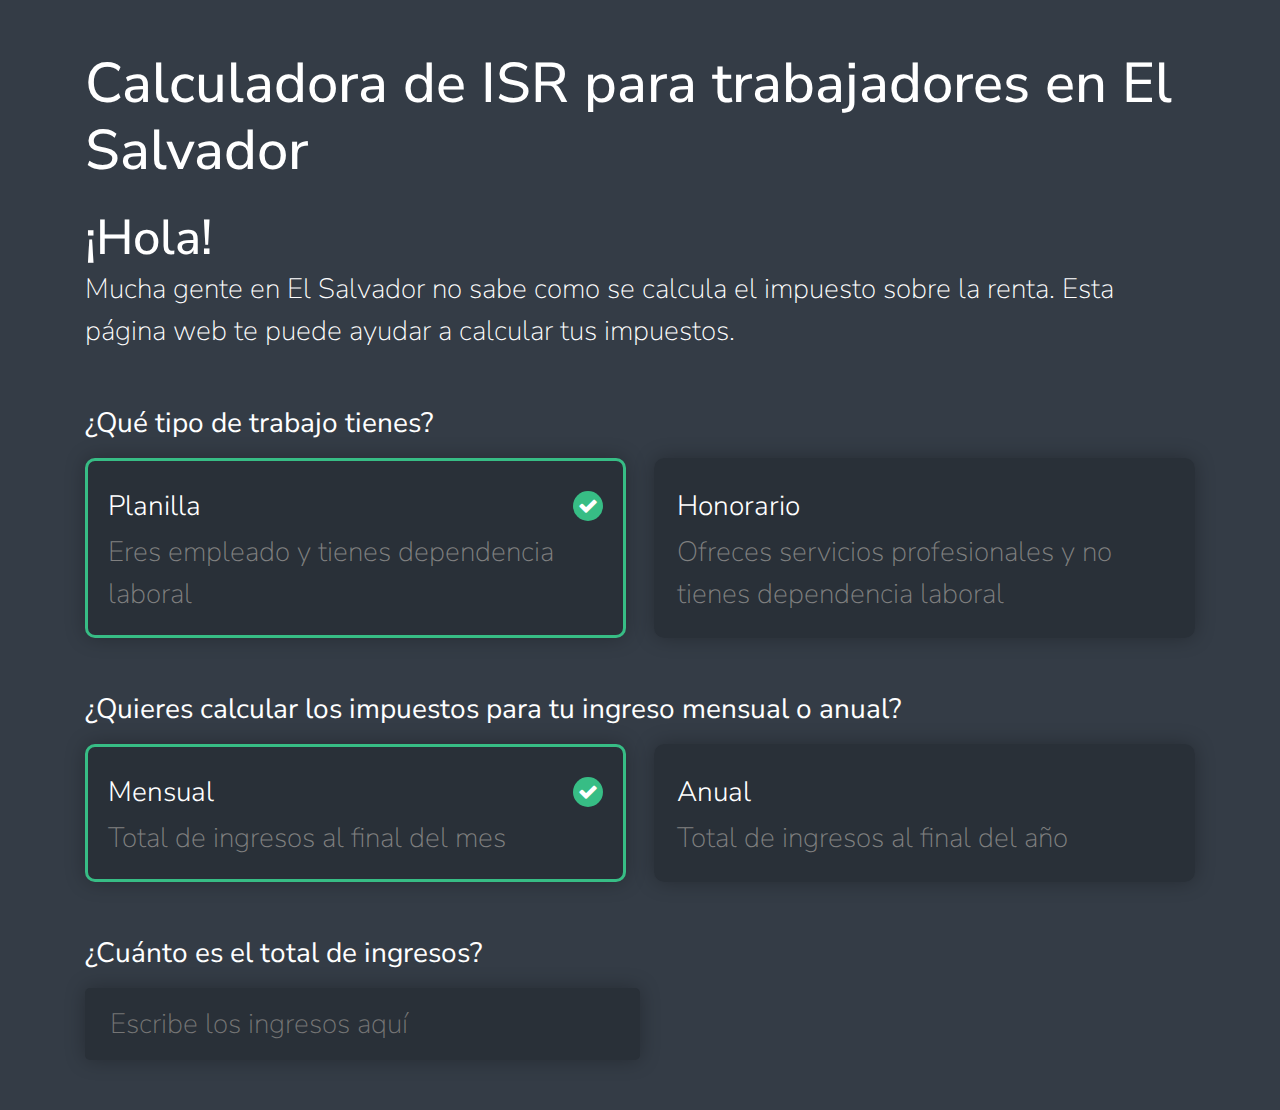
==== index.html @ 02461733 "fixed link to css file" ====
<!DOCTYPE html>
<html lang="es">
  <head>
    <meta charset="UTF-8" />
    <meta name="viewport" content="width=device-width, initial-scale=1.0" />

    <link
      rel="stylesheet"
      href="https://cdnjs.cloudflare.com/ajax/libs/font-awesome/4.7.0/css/font-awesome.min.css"
    />

    <link
      rel="shortcut icon"
      href="./static/img/favicon.png"
      type="image/x-icon"
    />

    <link
      rel="stylesheet"
      href="https://stackpath.bootstrapcdn.com/bootstrap/4.5.2/css/bootstrap.min.css"
      integrity="sha384-JcKb8q3iqJ61gNV9KGb8thSsNjpSL0n8PARn9HuZOnIxN0hoP+VmmDGMN5t9UJ0Z"
      crossorigin="anonymous"
    />

    <link rel="stylesheet" href="./static/css/main.css" />

    <title>Calculadora de ISR | El Salvador</title>
  </head>
  <body class="container">
    <header>
      <h1>Calculadora de ISR para trabajadores en El Salvador</h1>
    </header>
    <main>
      <div class="content">
        <section id="description">
          <h2>¡Hola!</h2>
          <p>
            Mucha gente en El Salvador no sabe como se calcula el impuesto sobre
            la renta. Esta página web te puede ayudar a calcular tus impuestos.
          </p>
        </section>
        <section id="calculator">
          <div class="step__section" id="step-0">
            <p class="step__instruction">¿Qué tipo de trabajo tienes?</p>
            <div class="options">
              <label for="planilla" class="option--radio">
                <input
                  type="radio"
                  name="step0"
                  id="planilla"
                  checked="checked"
                  value="planilla"
                />
                <div class="option--container">
                  <div class="option--header">
                    <p class="text--primary inline-block">Planilla</p>
                    <span class="icon--container">
                      <i class="fa fa-check icon--check"></i>
                    </span>
                  </div>
                  <p class="text--secondary">
                    Eres empleado y tienes dependencia laboral
                  </p>
                </div>
              </label>
              <label for="honorario" class="option--radio">
                <input
                  type="radio"
                  name="step0"
                  id="honorario"
                  value="honorario"
                />
                <div class="option--container">
                  <div class="option--header">
                    <p class="text--primary inline-block">Honorario</p>
                    <span class="icon--container">
                      <i class="fa fa-check icon--check"></i>
                    </span>
                  </div>

                  <p class="text--secondary">
                    Ofreces servicios profesionales y no tienes dependencia
                    laboral
                  </p>
                </div>
              </label>
            </div>
          </div>
          <div class="step__section" id="step-1">
            <p class="step__instruction">
              ¿Quieres calcular los impuestos para tu ingreso mensual o anual?
            </p>
            <div class="options">
              <label for="mensual" class="option--radio">
                <input
                  type="radio"
                  name="step1"
                  id="mensual"
                  checked="checked"
                  value="mensual"
                />
                <div class="option--container">
                  <div class="option--header">
                    <p class="text--primary inline-block">Mensual</p>
                    <span class="icon--container">
                      <i class="fa fa-check icon--check"></i>
                    </span>
                  </div>
                  <p class="text--secondary">
                    Total de ingresos al final del mes
                  </p>
                </div>
              </label>
              <label for="anual" class="option--radio">
                <input
                  type="radio"
                  name="step1"
                  id="anual"
                  value="anual"
                  disabled
                />
                <div class="option--container">
                  <div class="option--header">
                    <p class="text--primary inline-block">Anual</p>
                    <span class="icon--container">
                      <i class="fa fa-check icon--check"></i>
                    </span>
                  </div>

                  <p class="text--secondary">
                    Total de ingresos al final del año
                  </p>
                </div>
              </label>
            </div>
          </div>
          <div class="step__section" id="step-2">
            <p class="step__instruction">¿Cuánto es el total de ingresos?</p>
            <div class="options">
              <input
                type="number"
                id="ingresos-input"
                placeholder="Escribe los ingresos aquí"
              />
            </div>
          </div>
        </section>
        <section id="results">
          <!-- <canvas id="composition-chart"></canvas> -->
        </section>
      </div>
    </main>
    <script src="/static/js/currency.js"></script>
    <script src="/static/js/main.js"></script>
  </body>
</html>
---- static/css/main.css ----
@import url("https://fonts.googleapis.com/css2?family=Nunito+Sans:wght@200;300;400&display=swap");
* {
  margin: 0;
  padding: 0;
  -webkit-box-sizing: border-box;
          box-sizing: border-box;
  font-weight: 200;
  color: white;
}

html,
body {
  font-family: "Nunito Sans", sans-serif;
  font-size: 28px;
  padding-top: 25px;
  background-color: #343c46;
}

h1 {
  font-size: 2rem;
}

h2 {
  font-size: 1.75rem;
}

h3 {
  font-size: 1.5rem;
}

h4 {
  font-size: 1.25rem;
}

h5 {
  font-size: 1.125rem;
}

h6 {
  font-size: 1.1rem;
}

h1,
h2,
h3,
h4,
h5,
h6,
p,
label {
  margin: 0;
}

hr {
  margin: 15px 0;
  background-color: #5a687a;
}

section {
  margin: 25px 0;
}

.text--primary {
  font-weight: 300;
}

.text--secondary {
  color: gray;
}

.step__section {
  margin: 50px 0;
}

.step__instruction {
  font-weight: 400;
}

.inline-block {
  display: inline-block;
}

/* RADIO INPUTS ----------------------------------------------- RADIO INPUTS */
.options {
  display: -webkit-box;
  display: -ms-flexbox;
  display: flex;
  -ms-flex-wrap: nowrap;
      flex-wrap: nowrap;
  width: 100%;
  gap: 1rem;
  margin-top: 0.5rem;
  margin-bottom: 1rem;
}

.option--radio {
  -webkit-box-shadow: 0 0 20px #00000046;
          box-shadow: 0 0 20px #00000046;
  border-radius: 10px;
  cursor: pointer;
  width: 50%;
}

input[type="radio"] {
  display: none;
}

.option--header {
  display: -webkit-box;
  display: -ms-flexbox;
  display: flex;
  height: 50px;
  -webkit-box-align: center;
      -ms-flex-align: center;
          align-items: center;
  -webkit-box-pack: justify;
      -ms-flex-pack: justify;
          justify-content: space-between;
}

.option--container {
  height: 100%;
  padding: 20px;
  border-radius: 10px;
  border: solid 3px transparent;
  background-color: #293038;
}

.option--radio input[type="radio"]:checked + .option--container {
  border: solid 3px #37bd85;
}

.icon--check {
  font-size: 20px;
  color: white;
}

.icon--container {
  background-color: #37bd85;
  width: 30px;
  height: 30px;
  border-radius: 50%;
  display: -webkit-box;
  display: -ms-flexbox;
  display: flex;
  -webkit-box-align: center;
      -ms-flex-align: center;
          align-items: center;
  -webkit-box-pack: center;
      -ms-flex-pack: center;
          justify-content: center;
  margin-left: 15px;
  opacity: 0;
  -webkit-transition: opacity 0.1s ease-in-out;
  transition: opacity 0.1s ease-in-out;
}

.option--radio
input[type="radio"]:checked
+ .option--container
> .option--header
> .icon--container {
  opacity: 1;
}

input[type="number"] {
  width: 50%;
  border: none;
  -webkit-box-shadow: 0 0 20px #00000046;
          box-shadow: 0 0 20px #00000046;
  border-radius: 5px;
  padding: 15px 25px;
  cursor: pointer;
  background-color: #293038;
}

.results-heading {
  text-transform: uppercase;
  font-weight: 400;
}

.results-text {
  font-size: 1.25rem;
  display: -webkit-box;
  display: -ms-flexbox;
  display: flex;
  -ms-flex-wrap: nowrap;
      flex-wrap: nowrap;
  -webkit-box-pack: justify;
      -ms-flex-pack: justify;
          justify-content: space-between;
  -webkit-box-align: center;
      -ms-flex-align: center;
          align-items: center;
  width: 100%;
}

@media screen and (max-width: 768px) {
  .options {
    -ms-flex-wrap: wrap;
        flex-wrap: wrap;
  }
  .option--radio {
    width: 100%;
  }
  .option--container {
    display: -webkit-box;
    display: -ms-flexbox;
    display: flex;
    -webkit-box-orient: vertical;
    -webkit-box-direction: normal;
        -ms-flex-direction: column;
            flex-direction: column;
    -webkit-box-pack: center;
        -ms-flex-pack: center;
            justify-content: center;
  }
  input[type="number"] {
    width: 100%;
  }
  .results-text {
    font-size: 0.85rem;
  }
}

@media screen and (max-width: 420px) {
  .results-text {
    font-size: 0.7rem;
  }
}
/*# sourceMappingURL=main.css.map */
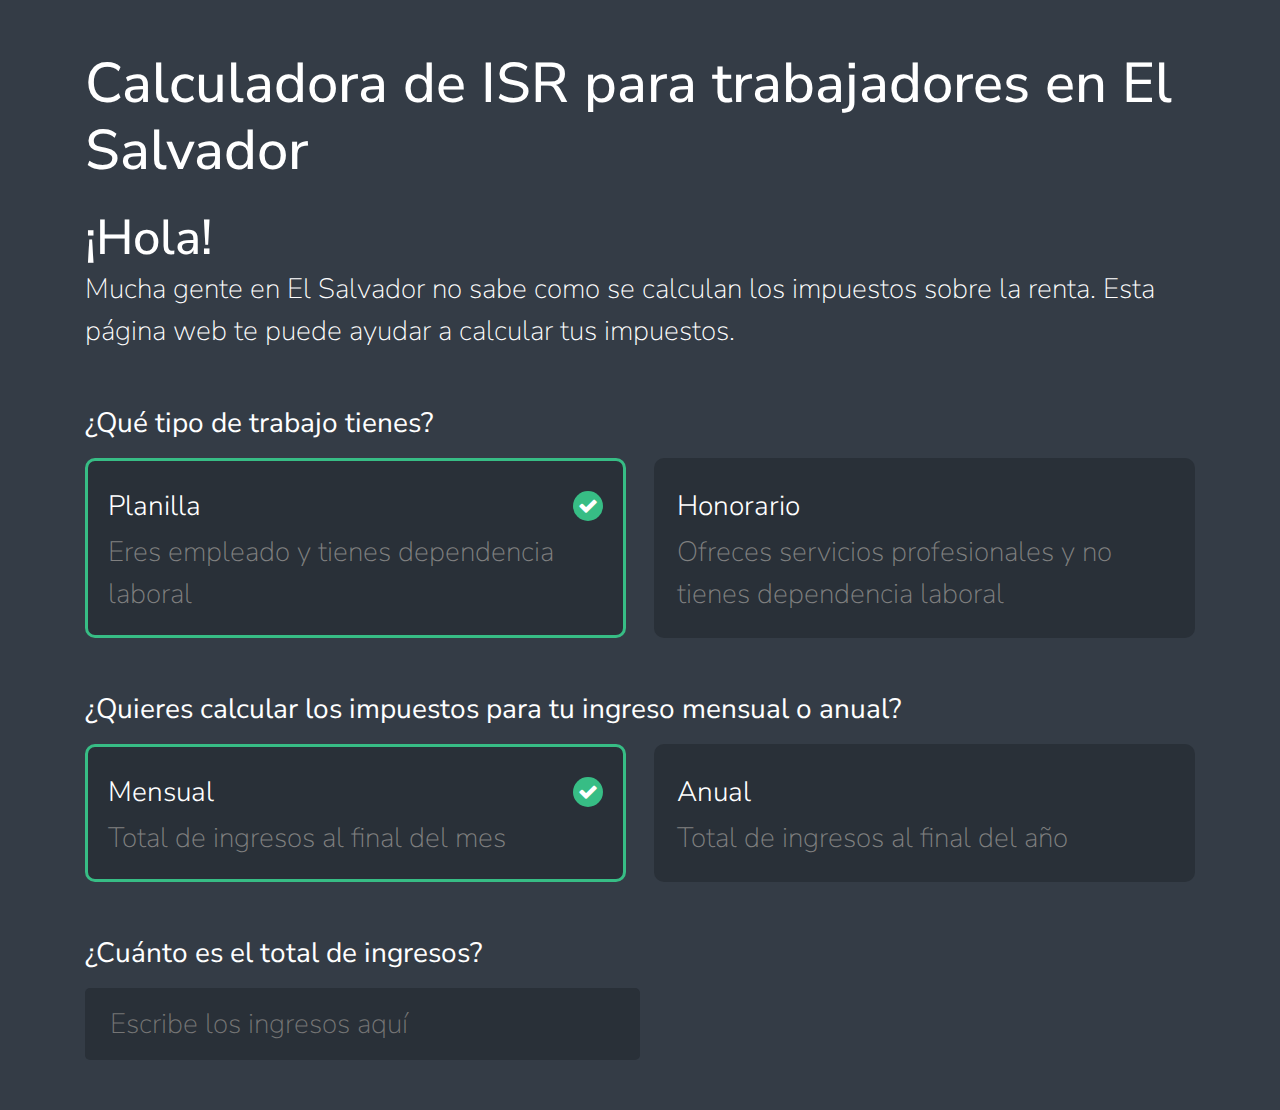
==== commit 3cdac6ec: "removed box-shadow and improved responsiveness" ====
--- a/index.html
+++ b/index.html
@@ -35,8 +35,9 @@
         <section id="description">
           <h2>¡Hola!</h2>
           <p>
-            Mucha gente en El Salvador no sabe como se calcula el impuesto sobre
-            la renta. Esta página web te puede ayudar a calcular tus impuestos.
+            Mucha gente en El Salvador no sabe como se calculan los impuestos
+            sobre la renta. Esta página web te puede ayudar a calcular tus
+            impuestos.
           </p>
         </section>
         <section id="calculator">
@@ -150,7 +151,7 @@
         </section>
       </div>
     </main>
-    <script src="/static/js/currency.js"></script>
-    <script src="/static/js/main.js"></script>
+    <script src="static/js/currency.js"></script>
+    <script src="static/js/script.js"></script>
   </body>
 </html>
--- a/static/css/main.css
+++ b/static/css/main.css
@@ -94,8 +94,6 @@
 }
 
 .option--radio {
-  -webkit-box-shadow: 0 0 20px #00000046;
-          box-shadow: 0 0 20px #00000046;
   border-radius: 10px;
   cursor: pointer;
   width: 50%;
@@ -166,8 +164,6 @@
 input[type="number"] {
   width: 50%;
   border: none;
-  -webkit-box-shadow: 0 0 20px #00000046;
-          box-shadow: 0 0 20px #00000046;
   border-radius: 5px;
   padding: 15px 25px;
   cursor: pointer;
@@ -196,6 +192,29 @@
 }
 
 @media screen and (max-width: 768px) {
+  html,
+  body {
+    font-family: "Nunito Sans", sans-serif;
+    font-size: 18px;
+  }
+  h1 {
+    font-size: 2rem;
+  }
+  h2 {
+    font-size: 1.75rem;
+  }
+  h3 {
+    font-size: 1.5rem;
+  }
+  h4 {
+    font-size: 1.25rem;
+  }
+  h5 {
+    font-size: 1.125rem;
+  }
+  h6 {
+    font-size: 1.1rem;
+  }
   .options {
     -ms-flex-wrap: wrap;
         flex-wrap: wrap;
@@ -214,18 +233,23 @@
     -webkit-box-pack: center;
         -ms-flex-pack: center;
             justify-content: center;
+    padding: 15px;
+  }
+  .icon--container {
+    width: 20px;
+    height: 20px;
+  }
+  .icon--check {
+    font-size: 10px;
   }
   input[type="number"] {
     width: 100%;
   }
-  .results-text {
-    font-size: 0.85rem;
-  }
 }
 
 @media screen and (max-width: 420px) {
   .results-text {
-    font-size: 0.7rem;
+    font-size: 1rem;
   }
 }
 /*# sourceMappingURL=main.css.map */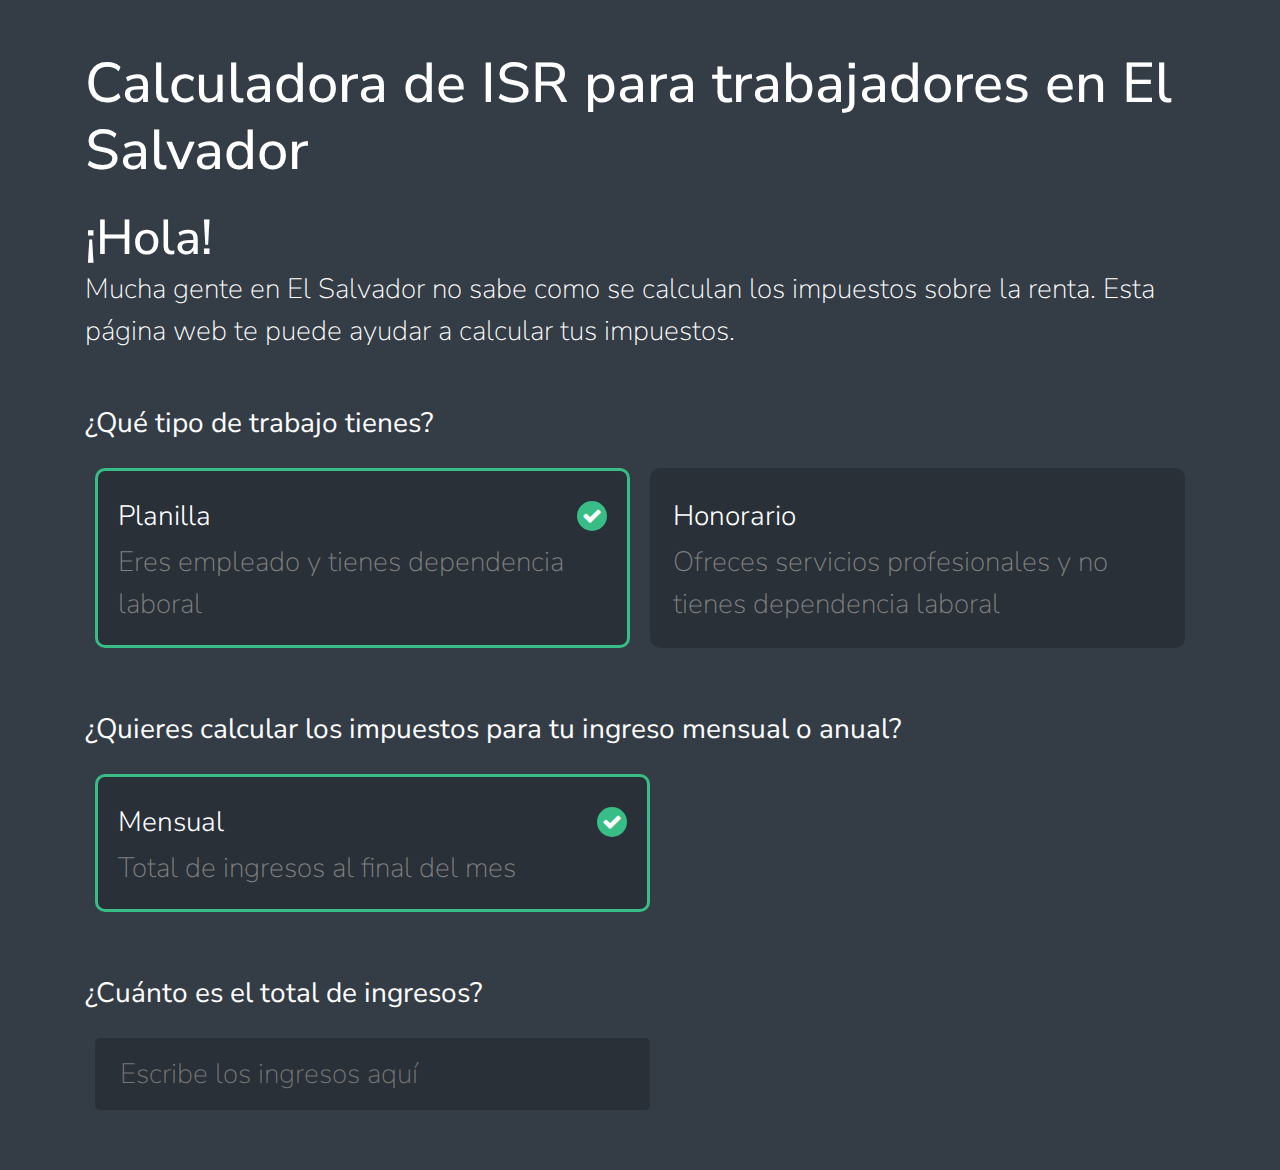
==== commit 1445710a: "hide annual radio option" ====
--- a/index.html
+++ b/index.html
@@ -112,7 +112,7 @@
                   </p>
                 </div>
               </label>
-              <label for="anual" class="option--radio">
+              <label for="anual" class="option--radio hide">
                 <input
                   type="radio"
                   name="step1"
--- a/static/css/main.css
+++ b/static/css/main.css
@@ -80,6 +80,12 @@
   display: inline-block;
 }
 
+.hide {
+  display: none;
+  opacity: 0;
+  visibility: hidden;
+}
+
 /* RADIO INPUTS ----------------------------------------------- RADIO INPUTS */
 .options {
   display: -webkit-box;
@@ -88,7 +94,6 @@
   -ms-flex-wrap: nowrap;
       flex-wrap: nowrap;
   width: 100%;
-  gap: 1rem;
   margin-top: 0.5rem;
   margin-bottom: 1rem;
 }
@@ -97,6 +102,7 @@
   border-radius: 10px;
   cursor: pointer;
   width: 50%;
+  margin: 10px;
 }
 
 input[type="radio"] {
@@ -168,6 +174,7 @@
   padding: 15px 25px;
   cursor: pointer;
   background-color: #293038;
+  margin: 10px;
 }
 
 .results-heading {
@@ -214,6 +221,9 @@
   }
   h6 {
     font-size: 1.1rem;
+  }
+  .step__section {
+    margin: 25px 0;
   }
   .options {
     -ms-flex-wrap: wrap;
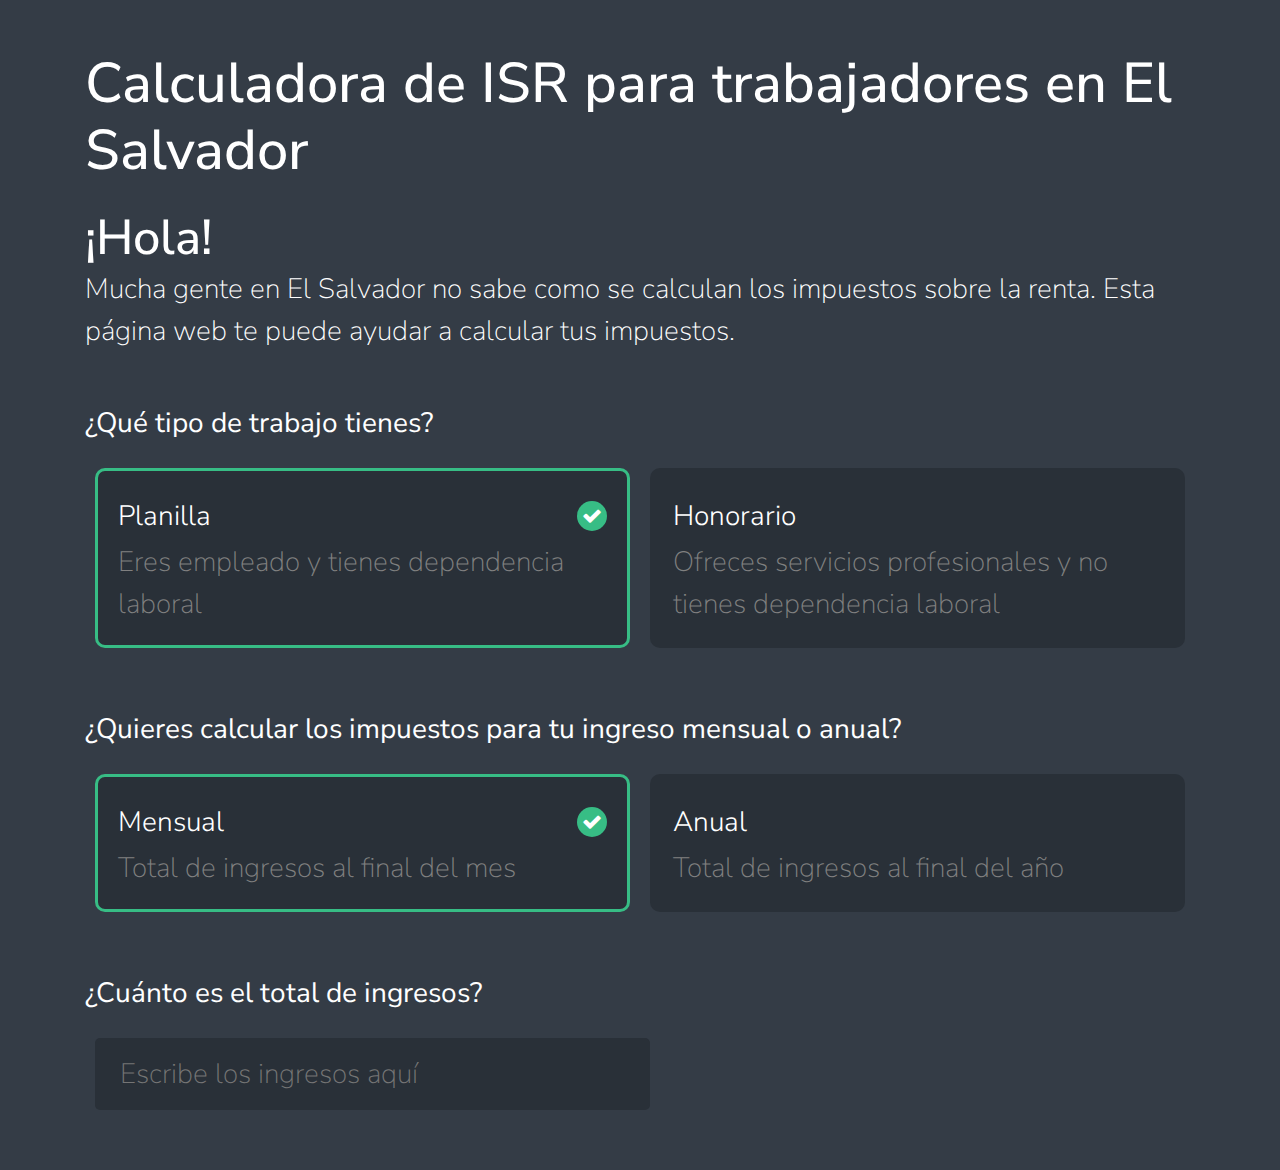
==== commit c22cab87: "show annual radio option" ====
--- a/index.html
+++ b/index.html
@@ -112,7 +112,7 @@
                   </p>
                 </div>
               </label>
-              <label for="anual" class="option--radio hide">
+              <label for="anual" class="option--radio">
                 <input
                   type="radio"
                   name="step1"
--- a/static/css/main.css
+++ b/static/css/main.css
@@ -175,6 +175,10 @@
   cursor: pointer;
   background-color: #293038;
   margin: 10px;
+}
+
+#results {
+  margin-top: 40px;
 }
 
 .results-heading {
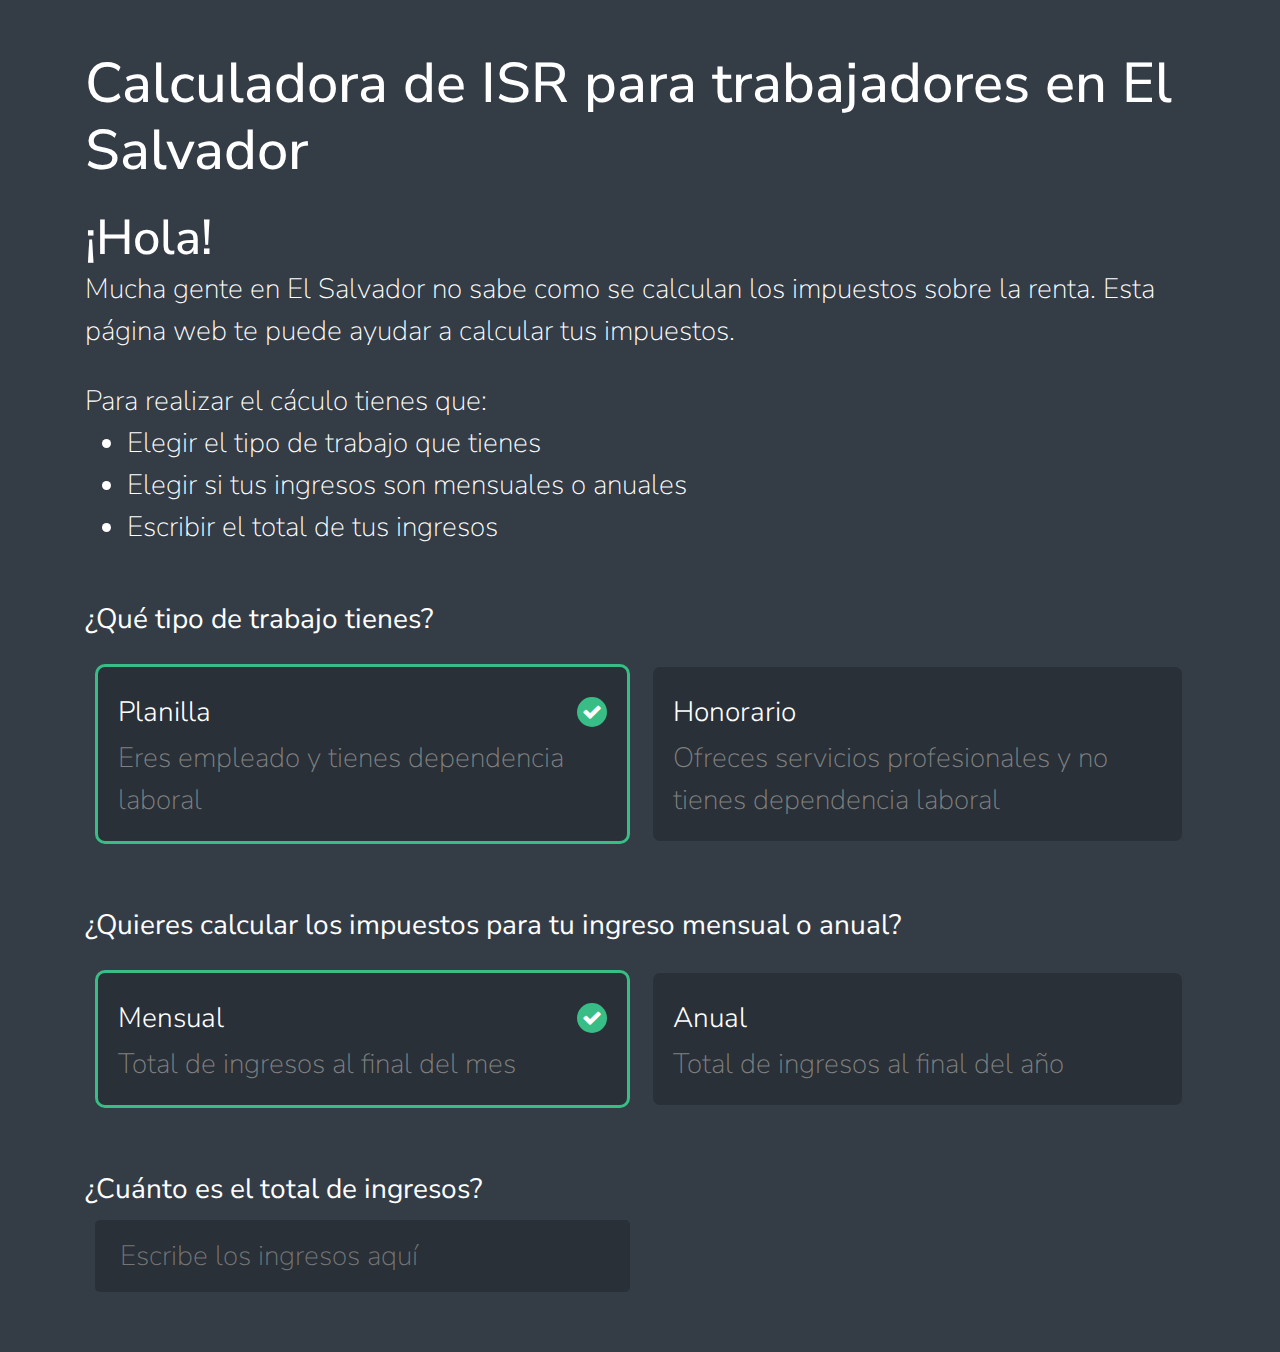
==== commit 0365a6b5: "fix input width and changed radio border color" ====
--- a/index.html
+++ b/index.html
@@ -39,6 +39,12 @@
             sobre la renta. Esta página web te puede ayudar a calcular tus
             impuestos.
           </p>
+          <p class="mt-3">Para realizar el cáculo tienes que:</p>
+          <ul class="ml-4">
+            <li>Elegir el tipo de trabajo que tienes</li>
+            <li>Elegir si tus ingresos son mensuales o anuales</li>
+            <li>Escribir el total de tus ingresos</li>
+          </ul>
         </section>
         <section id="calculator">
           <div class="step__section" id="step-0">
@@ -52,7 +58,7 @@
                   checked="checked"
                   value="planilla"
                 />
-                <div class="option--container">
+                <div class="option--radio-container">
                   <div class="option--header">
                     <p class="text--primary inline-block">Planilla</p>
                     <span class="icon--container">
@@ -71,7 +77,7 @@
                   id="honorario"
                   value="honorario"
                 />
-                <div class="option--container">
+                <div class="option--radio-container">
                   <div class="option--header">
                     <p class="text--primary inline-block">Honorario</p>
                     <span class="icon--container">
@@ -100,7 +106,7 @@
                   checked="checked"
                   value="mensual"
                 />
-                <div class="option--container">
+                <div class="option--radio-container">
                   <div class="option--header">
                     <p class="text--primary inline-block">Mensual</p>
                     <span class="icon--container">
@@ -120,7 +126,7 @@
                   value="anual"
                   disabled
                 />
-                <div class="option--container">
+                <div class="option--radio-container">
                   <div class="option--header">
                     <p class="text--primary inline-block">Anual</p>
                     <span class="icon--container">
@@ -136,13 +142,19 @@
             </div>
           </div>
           <div class="step__section" id="step-2">
-            <p class="step__instruction">¿Cuánto es el total de ingresos?</p>
             <div class="options">
-              <input
-                type="number"
-                id="ingresos-input"
-                placeholder="Escribe los ingresos aquí"
-              />
+              <div class="option--input-container">
+                <p class="step__instruction">
+                  ¿Cuánto es el total de ingresos?
+                </p>
+                <input
+                  type="number"
+                  id="ingresos-input"
+                  class="option--input"
+                  placeholder="Escribe los ingresos aquí"
+                />
+              </div>
+              <div class="option--input-container"></div>
             </div>
           </div>
         </section>
--- a/static/css/main.css
+++ b/static/css/main.css
@@ -122,15 +122,15 @@
           justify-content: space-between;
 }
 
-.option--container {
+.option--radio-container {
   height: 100%;
   padding: 20px;
   border-radius: 10px;
-  border: solid 3px transparent;
+  border: solid 3px #343c46;
   background-color: #293038;
 }
 
-.option--radio input[type="radio"]:checked + .option--container {
+.option--radio input[type="radio"]:checked + .option--radio-container {
   border: solid 3px #37bd85;
 }
 
@@ -161,20 +161,27 @@
 
 .option--radio
 input[type="radio"]:checked
-+ .option--container
++ .option--radio-container
 > .option--header
 > .icon--container {
   opacity: 1;
 }
 
 input[type="number"] {
-  width: 50%;
   border: none;
   border-radius: 5px;
   padding: 15px 25px;
   cursor: pointer;
   background-color: #293038;
   margin: 10px;
+}
+
+.option--input-container {
+  width: calc(100% - 20px);
+}
+
+.option--input {
+  width: calc(100% - 20px);
 }
 
 #results {
@@ -207,6 +214,7 @@
   body {
     font-family: "Nunito Sans", sans-serif;
     font-size: 18px;
+    padding-top: 10px;
   }
   h1 {
     font-size: 2rem;
@@ -236,7 +244,7 @@
   .option--radio {
     width: 100%;
   }
-  .option--container {
+  .option--radio-container {
     display: -webkit-box;
     display: -ms-flexbox;
     display: flex;
